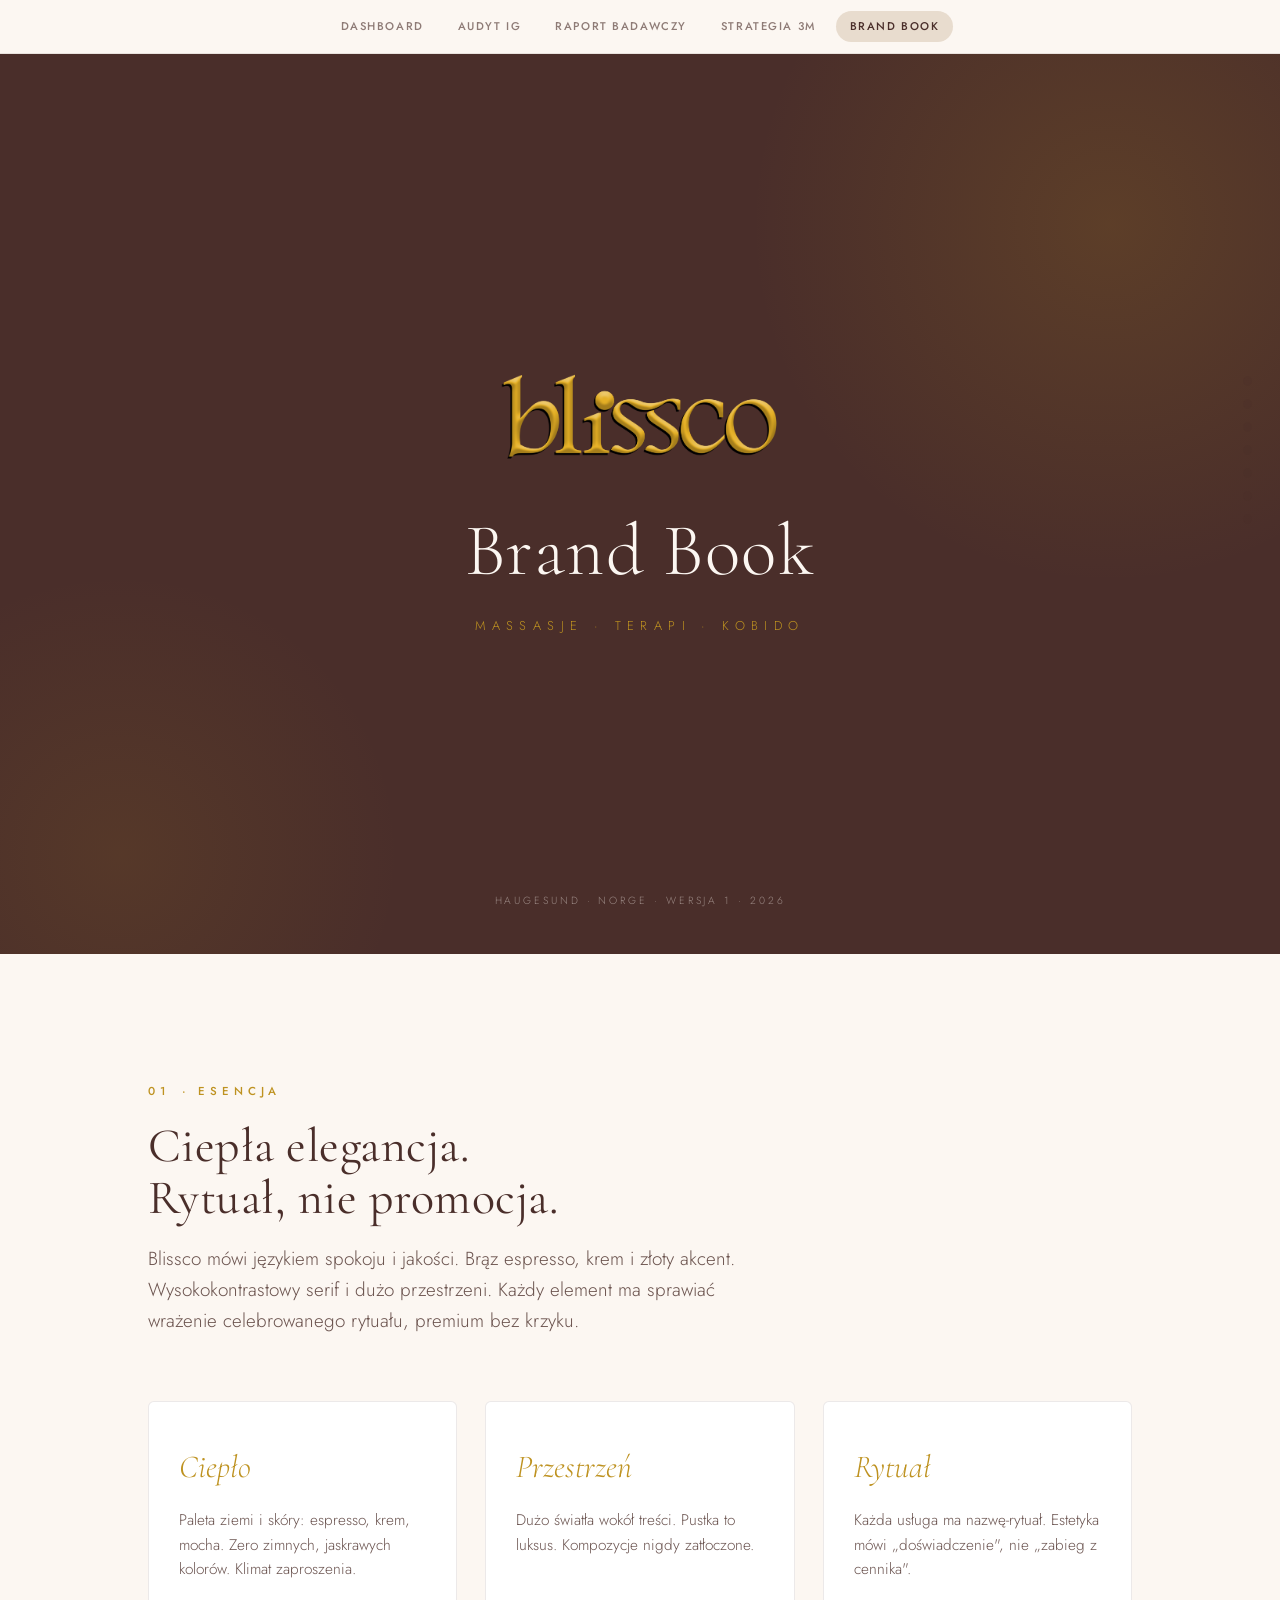
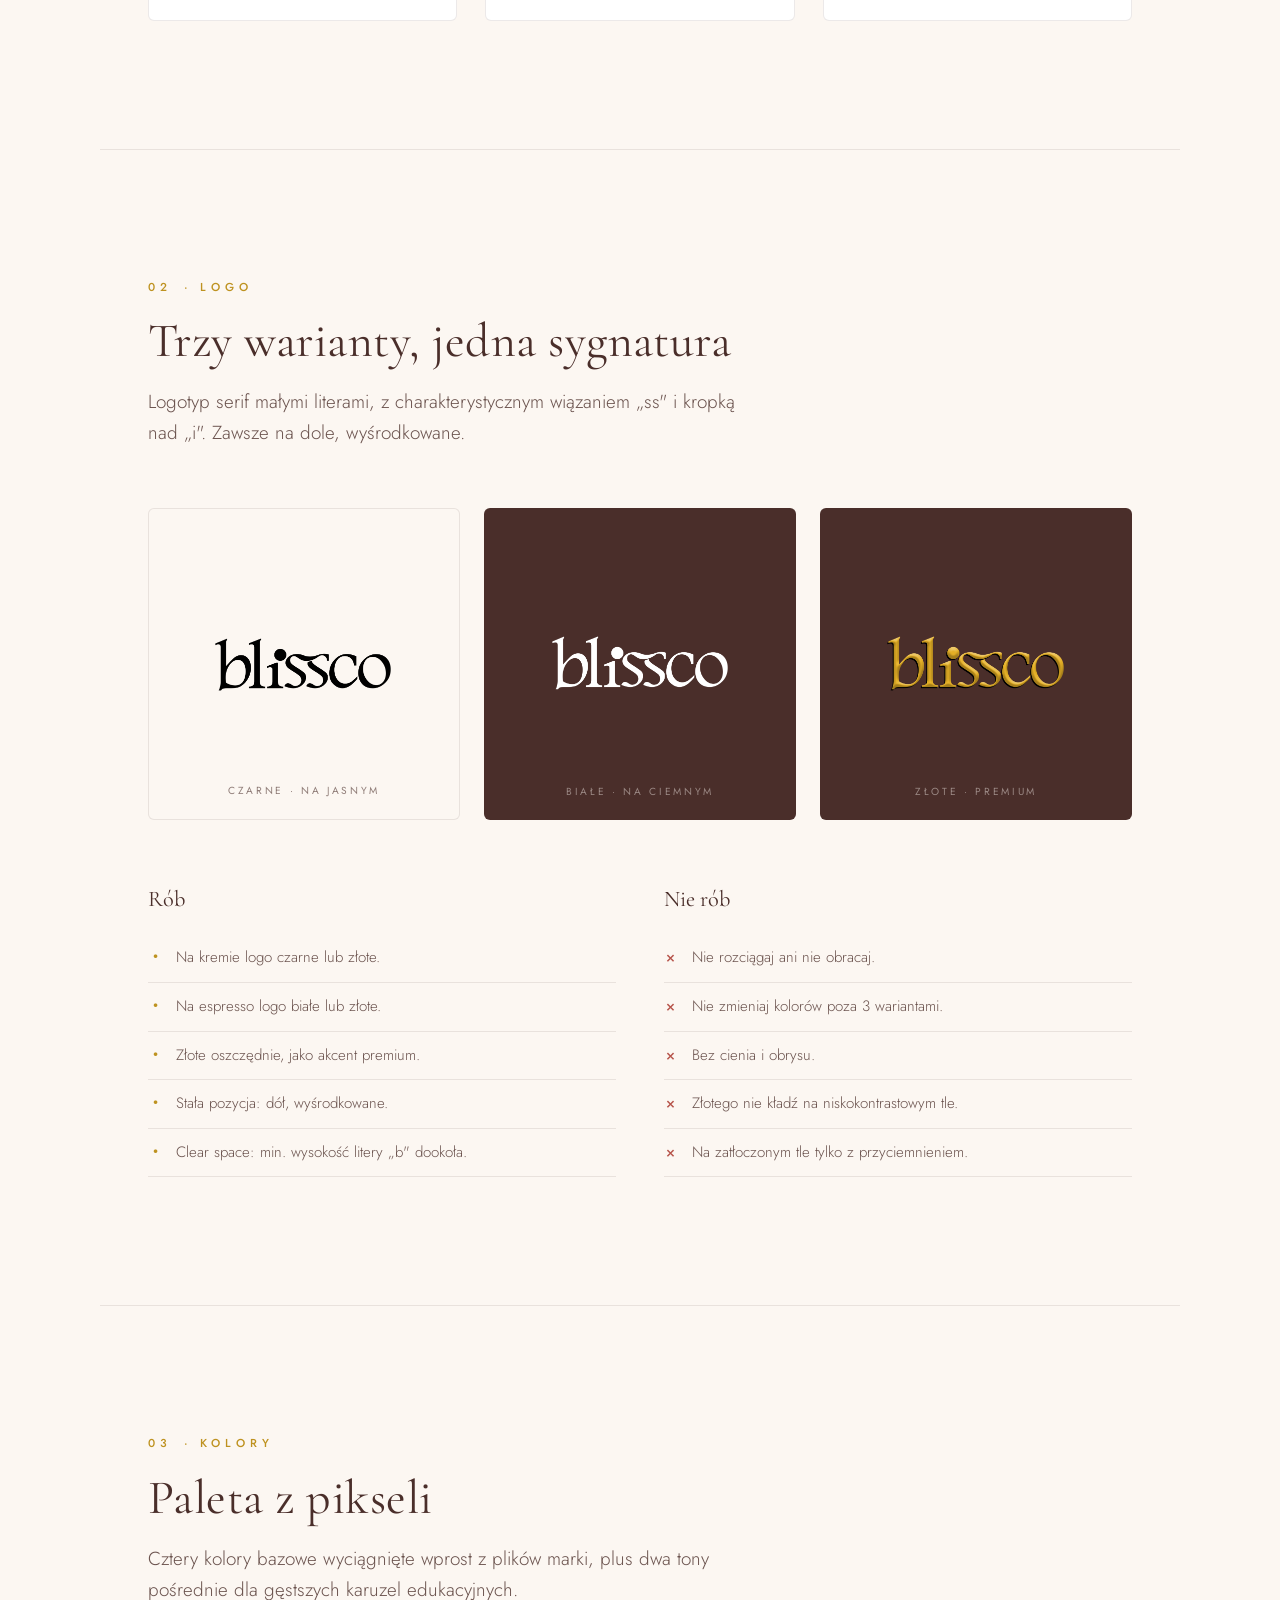
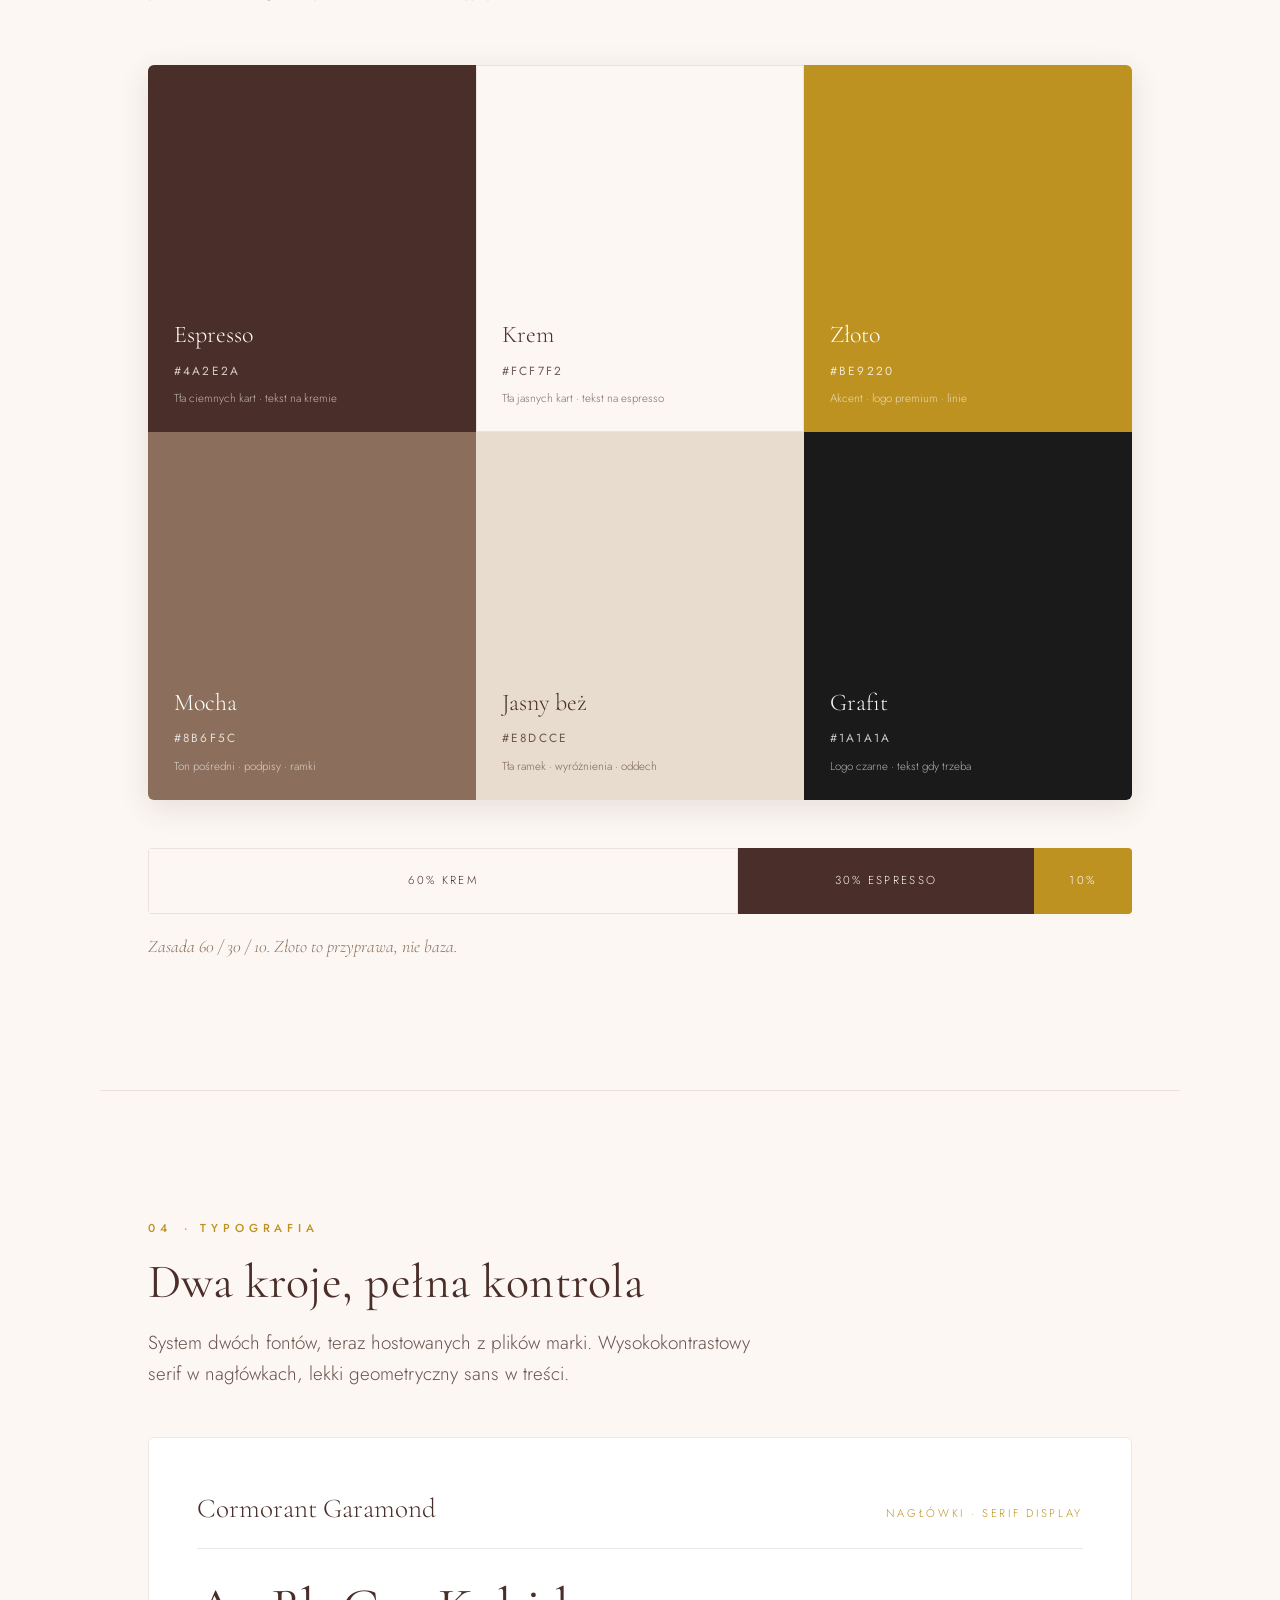
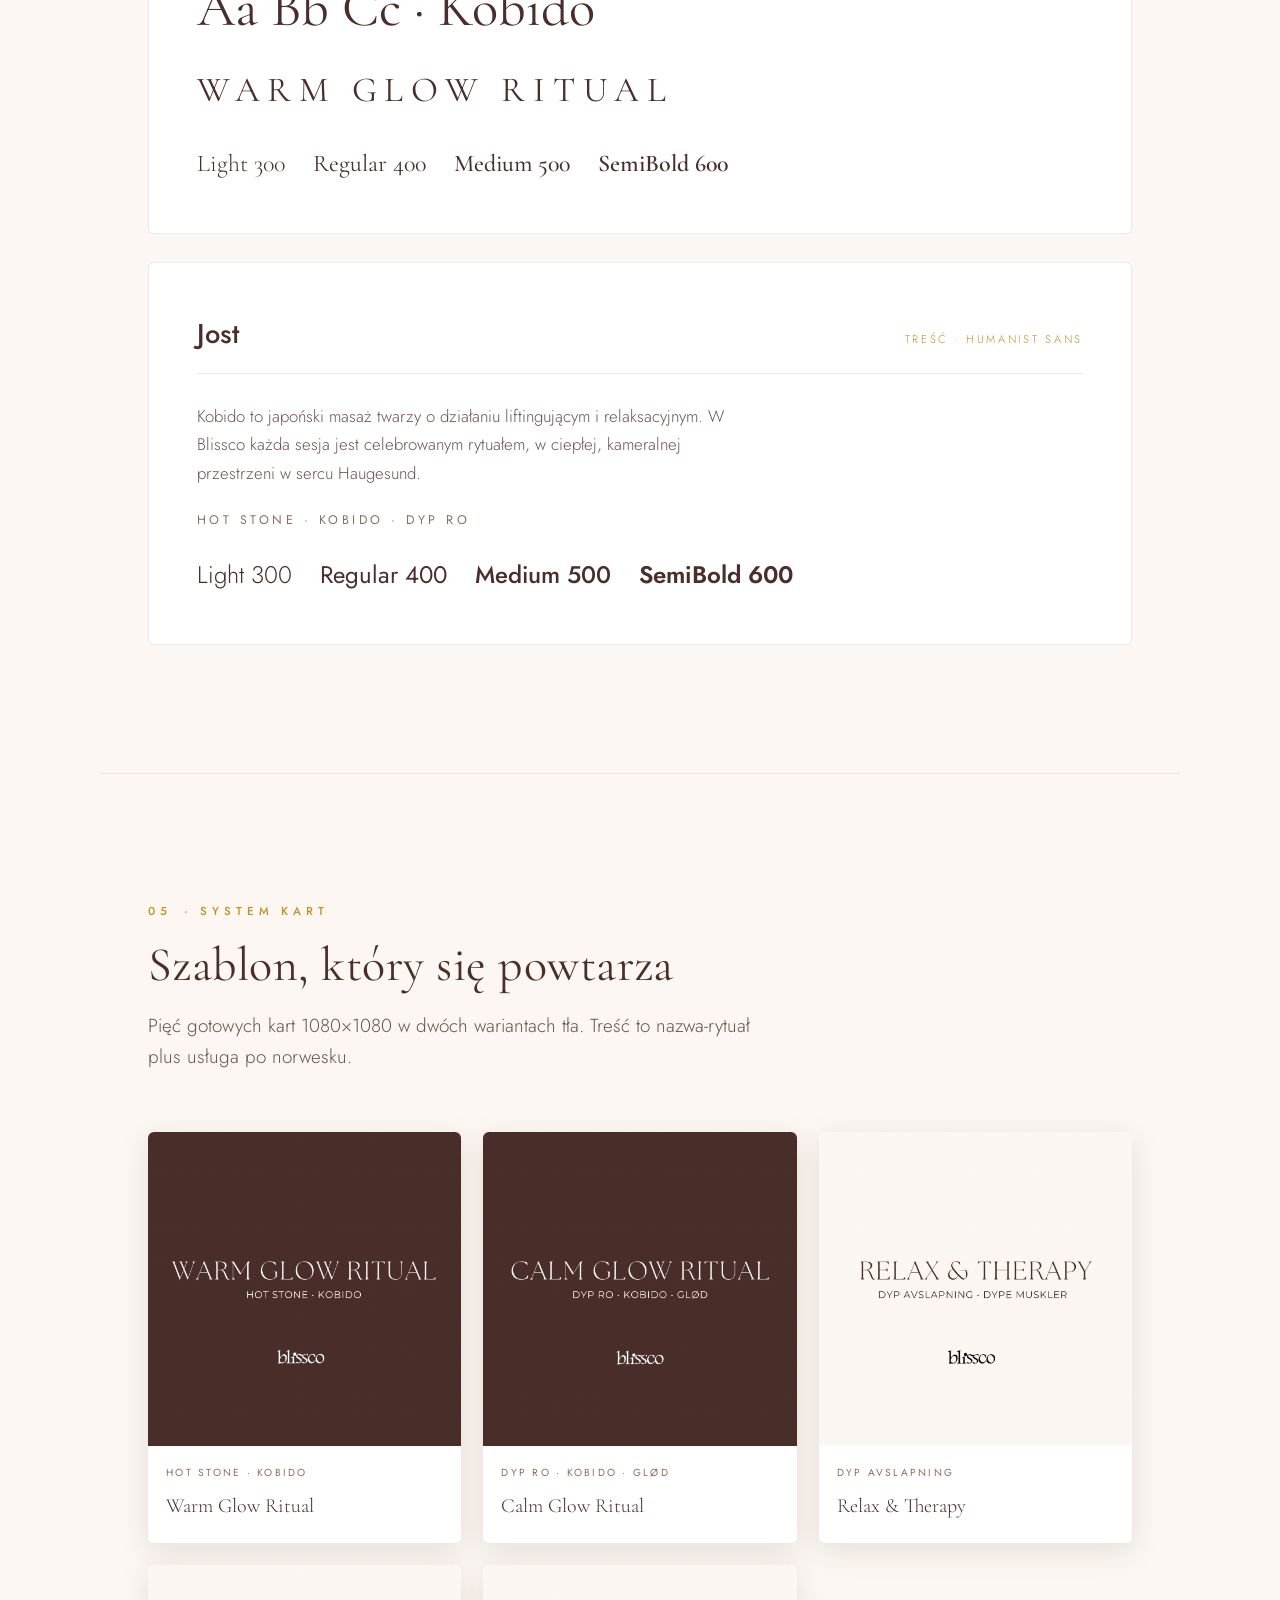
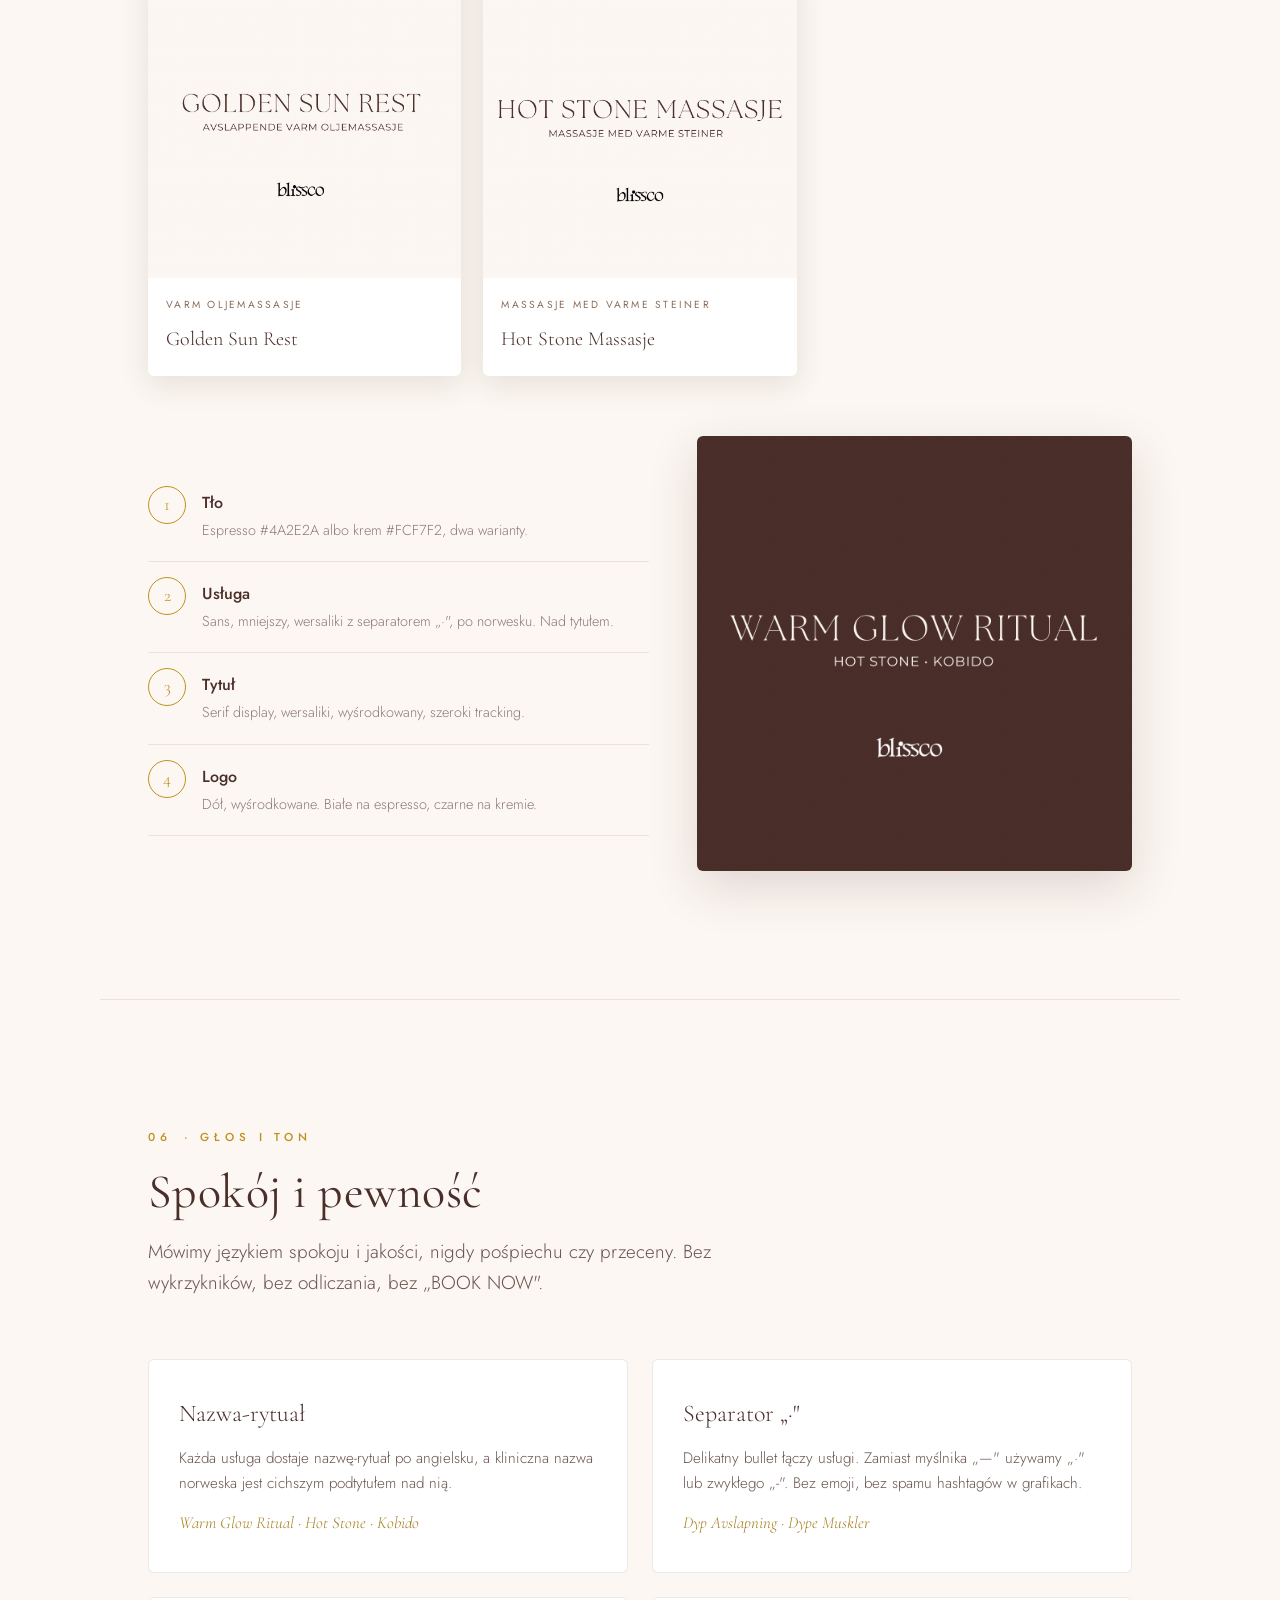
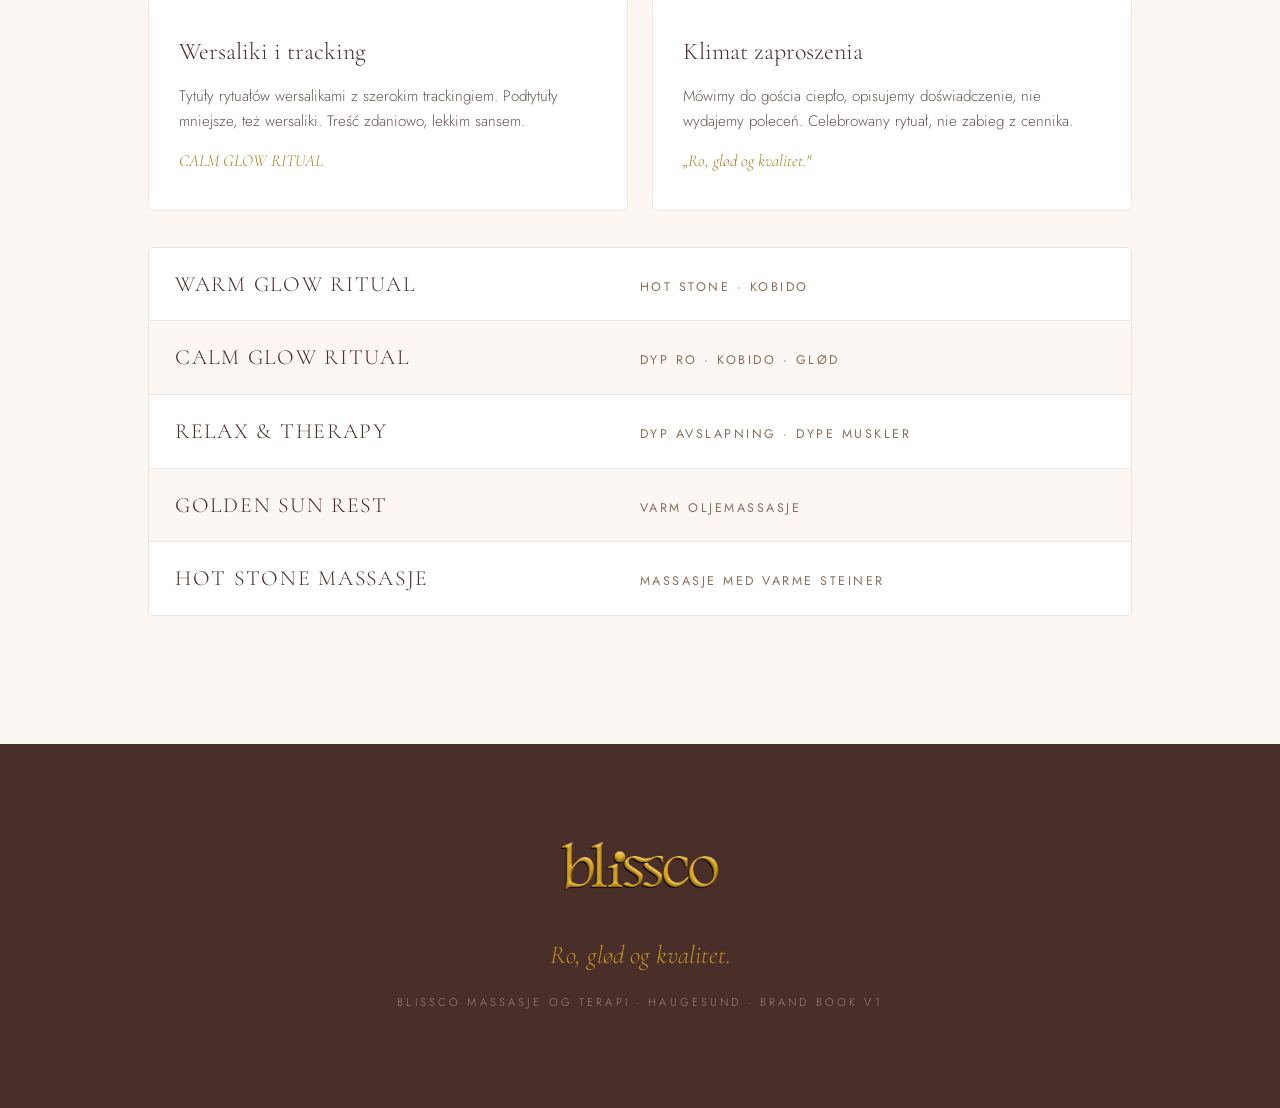
==== BRAND_BOOK.html @ d80f861a "Dodanie Brand Book do pakietu + wspolne menu (5 stron) Co-Authored-By: Claude Opus 4.8 <noreply@anth" ====
<!DOCTYPE html>
<html lang="pl">
<head>
<meta charset="UTF-8">
<meta name="viewport" content="width=device-width, initial-scale=1.0">
<meta name="robots" content="noindex, nofollow">
<title>Blissco · Brand Book</title>
<link rel="stylesheet" href="colors_and_type.css">
<style>
  * { margin: 0; padding: 0; box-sizing: border-box; }
  html { scroll-behavior: smooth; }
  body { background: var(--krem); color: var(--espresso); }

  .section { max-width: 1080px; margin: 0 auto; padding: var(--sp-10) var(--sp-7); border-bottom: 1px solid var(--line); }
  .section:last-of-type { border-bottom: none; }

  .eyebrow { font-family: var(--sans); font-weight: 500; font-size: .72rem; letter-spacing: .42em; text-transform: uppercase; color: var(--zloto); display: flex; align-items: center; gap: 12px; }
  .eyebrow .n { color: var(--zloto); }
  h2.title { font-family: var(--serif); font-weight: 400; font-size: 3rem; line-height: 1.1; letter-spacing: .01em; margin: 18px 0; }
  .lead { font-family: var(--sans); font-weight: 300; font-size: 1.18rem; line-height: 1.65; max-width: 620px; color: var(--fg2); }

  /* COVER */
  .cover { background: var(--espresso); color: var(--krem); min-height: 100vh; display: flex; flex-direction: column; align-items: center; justify-content: center; text-align: center; padding: 60px 40px; position: relative; overflow: hidden; }
  .cover::before { content: ""; position: absolute; width: 820px; height: 820px; border-radius: 50%; background: radial-gradient(circle, rgba(190,146,32,.16), transparent 62%); top: -240px; right: -240px; }
  .cover::after { content: ""; position: absolute; width: 640px; height: 640px; border-radius: 50%; background: radial-gradient(circle, rgba(190,146,32,.10), transparent 62%); bottom: -220px; left: -200px; }
  .cover img { width: 280px; margin-bottom: 50px; position: relative; z-index: 1; }
  .cover h1 { font-family: var(--serif); font-size: 4.6rem; font-weight: 300; letter-spacing: .02em; line-height: 1; position: relative; z-index: 1; }
  .cover .sub { font-family: var(--sans); font-weight: 300; letter-spacing: .5em; text-transform: uppercase; font-size: .8rem; margin-top: 28px; color: var(--zloto); position: relative; z-index: 1; }
  .cover .meta { position: absolute; bottom: 44px; font-family: var(--sans); font-weight: 300; letter-spacing: .28em; text-transform: uppercase; font-size: .65rem; color: var(--fg-on-dark-3); z-index: 1; }

  /* PILLARS */
  .pillars { display: grid; grid-template-columns: repeat(3, 1fr); gap: 28px; margin-top: 64px; }
  .pillar { padding: 38px 30px; border: 1px solid var(--line); border-radius: var(--r-md); background: #fff; }
  .pillar .k { font-family: var(--serif); font-style: italic; font-size: 2rem; color: var(--zloto); display: block; margin-bottom: 14px; }
  .pillar p { font-family: var(--sans); font-weight: 300; font-size: .96rem; color: var(--fg2); line-height: 1.6; }

  /* LOGO */
  .logo-grid { display: grid; grid-template-columns: repeat(3, 1fr); gap: 24px; margin-top: 60px; }
  .logo-card { border-radius: var(--r-md); aspect-ratio: 1/1; display: flex; align-items: center; justify-content: center; position: relative; }
  .logo-card img { width: 58%; }
  .logo-card .tag { position: absolute; bottom: 20px; font-family: var(--sans); font-weight: 400; font-size: .64rem; letter-spacing: .26em; text-transform: uppercase; }
  .bg-esp { background: var(--espresso); } .bg-esp .tag { color: var(--fg-on-dark-3); }
  .bg-krem { background: var(--krem); border: 1px solid var(--line); } .bg-krem .tag { color: var(--fg3); }

  .rules { display: grid; grid-template-columns: 1fr 1fr; gap: 48px; margin-top: 60px; }
  .rules h4 { font-family: var(--serif); font-size: 1.4rem; font-weight: 400; margin-bottom: 16px; }
  .rules ul { list-style: none; }
  .rules li { font-family: var(--sans); font-weight: 300; font-size: .94rem; padding: 11px 0 11px 28px; position: relative; color: var(--fg2); border-bottom: 1px solid var(--line); }
  .do li::before { content: "·"; position: absolute; left: 4px; color: var(--zloto); font-weight: 600; font-size: 1.4rem; line-height: 1; top: 9px; }
  .dont li::before { content: "×"; position: absolute; left: 2px; color: var(--danger); font-weight: 500; }

  /* PALETTE */
  .swatches { display: grid; grid-template-columns: repeat(3, 1fr); margin-top: 60px; border-radius: var(--r-md); overflow: hidden; box-shadow: var(--shadow-md); }
  .swatch { aspect-ratio: 1/1.12; padding: 26px; display: flex; flex-direction: column; justify-content: flex-end; }
  .swatch .name { font-family: var(--serif); font-size: 1.5rem; margin-bottom: 5px; }
  .swatch .hex { font-family: var(--sans); font-weight: 400; font-size: .74rem; letter-spacing: .18em; text-transform: uppercase; opacity: .78; }
  .swatch .role { font-family: var(--sans); font-weight: 300; font-size: .72rem; margin-top: 9px; opacity: .68; line-height: 1.4; }
  .s-esp { background: var(--espresso); color: var(--krem); }
  .s-krem { background: var(--krem); color: var(--espresso); box-shadow: inset 0 0 0 1px var(--line); }
  .s-zloto { background: var(--zloto); color: #fff; }
  .s-mocha { background: var(--mocha); color: #fff; }
  .s-bez { background: var(--bez); color: var(--espresso); }
  .s-grafit { background: var(--grafit); color: var(--krem); }

  .ratio { display: flex; height: 66px; margin-top: 48px; border-radius: var(--r-sm); overflow: hidden; font-family: var(--sans); font-size: .72rem; letter-spacing: .2em; text-transform: uppercase; }
  .ratio div { display: flex; align-items: center; justify-content: center; }
  .r-krem { background: var(--krem); color: var(--espresso); flex: 60; box-shadow: inset 0 0 0 1px var(--line); }
  .r-esp { background: var(--espresso); color: var(--krem); flex: 30; }
  .r-zloto { background: var(--zloto); color: #fff; flex: 10; }
  .ratio-note { margin-top: 18px; font-family: var(--serif); font-style: italic; font-size: 1.1rem; color: var(--mocha); }

  /* TYPE */
  .type-spec { margin-top: 48px; padding: 48px; background: #fff; border: 1px solid var(--line); border-radius: var(--r-md); }
  .type-spec + .type-spec { margin-top: 28px; }
  .type-head { display: flex; justify-content: space-between; align-items: baseline; border-bottom: 1px solid var(--line); padding-bottom: 16px; margin-bottom: 28px; }
  .type-head .fn { font-family: var(--serif); font-size: 1.7rem; }
  .type-head .fn.sans { font-family: var(--sans); font-weight: 500; }
  .type-head .role { font-family: var(--sans); font-size: .7rem; letter-spacing: .24em; text-transform: uppercase; color: var(--zloto); }
  .glyphs { font-family: var(--serif); font-size: 3.4rem; line-height: 1.15; font-weight: 400; }
  .disp { font-family: var(--serif); font-size: 2.2rem; letter-spacing: .22em; text-transform: uppercase; font-weight: 400; margin: 20px 0; }
  .body-sample { font-family: var(--sans); font-weight: 300; font-size: 1.05rem; max-width: 560px; color: var(--fg2); line-height: 1.7; }
  .caption-sample { font-family: var(--sans); font-weight: 400; letter-spacing: .28em; text-transform: uppercase; font-size: .78rem; color: var(--mocha); margin-top: 22px; }
  .weights { display: flex; flex-wrap: wrap; gap: 28px; margin-top: 24px; }
  .weights span { font-size: 1.5rem; }
  .w300 { font-weight: 300; } .w400 { font-weight: 400; } .w500 { font-weight: 500; } .w600 { font-weight: 600; }

  /* CARDS */
  .cards-grid { display: grid; grid-template-columns: repeat(3, 1fr); gap: 22px; margin-top: 60px; }
  .card-item { border-radius: var(--r-md); overflow: hidden; box-shadow: var(--shadow-md); background: #fff; }
  .card-item img { width: 100%; display: block; aspect-ratio: 1/1; object-fit: cover; }
  .card-item .cap { padding: 18px 18px 20px; }
  .card-item .cap .d { font-family: var(--sans); font-weight: 400; font-size: .64rem; letter-spacing: .22em; text-transform: uppercase; color: var(--mocha); }
  .card-item .cap .t { font-family: var(--serif); font-size: 1.25rem; margin-top: 8px; }

  .anatomy { margin-top: 60px; display: grid; grid-template-columns: 1.15fr 1fr; gap: 48px; align-items: center; }
  .anatomy ol { list-style: none; counter-reset: a; }
  .anatomy li { counter-increment: a; padding: 18px 0 18px 54px; position: relative; border-bottom: 1px solid var(--line); }
  .anatomy li::before { content: counter(a); position: absolute; left: 0; top: 15px; width: 36px; height: 36px; border-radius: 50%; border: 1px solid var(--zloto); color: var(--zloto); font-family: var(--serif); font-size: 1.1rem; display: flex; align-items: center; justify-content: center; }
  .anatomy li b { font-family: var(--sans); font-weight: 500; display: block; font-size: 1rem; }
  .anatomy li span { font-family: var(--sans); font-weight: 300; font-size: .9rem; color: var(--fg3); }
  .anatomy > img { width: 100%; border-radius: var(--r-md); box-shadow: var(--shadow-lg); }

  /* VOICE */
  .voice-grid { display: grid; grid-template-columns: 1fr 1fr; gap: 24px; margin-top: 60px; }
  .voice-card { padding: 34px 30px; background: #fff; border: 1px solid var(--line); border-radius: var(--r-md); }
  .voice-card .h { font-family: var(--serif); font-size: 1.5rem; margin-bottom: 12px; }
  .voice-card p { font-family: var(--sans); font-weight: 300; font-size: .95rem; color: var(--fg2); line-height: 1.6; }
  .voice-card .ex { font-family: var(--serif); font-style: italic; color: var(--zloto-ciemne); font-size: 1.05rem; margin-top: 14px; display: block; }
  .naming { margin-top: 36px; display: grid; gap: 0; border: 1px solid var(--line); border-radius: var(--r-md); overflow: hidden; }
  .naming .row { display: grid; grid-template-columns: 1fr 1fr; padding: 18px 26px; border-bottom: 1px solid var(--line); align-items: baseline; }
  .naming .row:last-child { border-bottom: none; }
  .naming .row:nth-child(odd) { background: #fff; }
  .naming .rit { font-family: var(--serif); font-size: 1.35rem; text-transform: uppercase; letter-spacing: .08em; }
  .naming .svc { font-family: var(--sans); font-weight: 400; font-size: .78rem; letter-spacing: .2em; text-transform: uppercase; color: var(--mocha); }

  /* FOOTER */
  footer { background: var(--espresso); color: var(--krem); text-align: center; padding: 96px 40px; }
  footer img { width: 160px; margin-bottom: 32px; }
  footer .f-line { font-family: var(--serif); font-style: italic; font-size: 1.6rem; color: var(--zloto); margin-bottom: 16px; }
  footer .f-meta { font-family: var(--sans); font-weight: 300; font-size: .7rem; letter-spacing: .28em; text-transform: uppercase; color: var(--fg-on-dark-3); }

  /* nav dots */
  .toc { position: fixed; top: 50%; right: 28px; transform: translateY(-50%); display: flex; flex-direction: column; gap: 14px; z-index: 50; }
  .toc a { width: 9px; height: 9px; border-radius: 50%; background: rgba(74,46,42,.22); transition: var(--dur) var(--ease); display: block; }
  .toc a:hover { background: var(--zloto); transform: scale(1.4); }

  @media (max-width: 820px) {
    .section { padding: 72px 26px; }
    .pillars, .logo-grid, .cards-grid, .rules, .anatomy, .voice-grid, .naming .row { grid-template-columns: 1fr; }
    .cover h1 { font-size: 3rem; }
    h2.title { font-size: 2.1rem; }
    .swatches { grid-template-columns: repeat(2, 1fr); }
    .toc { display: none; }
  }
.topnav{position:sticky;top:0;z-index:200;display:flex;justify-content:center;gap:6px;flex-wrap:wrap;background:var(--krem);border-bottom:1px solid var(--line);padding:11px 14px}
.topnav a{font-family:var(--sans);font-weight:500;font-size:.7rem;letter-spacing:.14em;text-transform:uppercase;color:var(--fg3);text-decoration:none;padding:6px 14px;border-radius:999px;transition:background .2s,color .2s}
.topnav a:hover{color:var(--espresso);background:rgba(232,220,206,.5)}
.topnav a.active{color:var(--espresso);background:var(--bez)}
</style>
</head>
<body>
<nav class="topnav">
<a href="DASHBOARD_BLISSCO.html">Dashboard</a>
<a href="AUDYT_INSTAGRAM.html">Audyt IG</a>
<a href="RAPORT_BADAWCZY.html">Raport badawczy</a>
<a href="STRATEGIA_3M.html">Strategia 3M</a>
<a href="BRAND_BOOK.html" class="active">Brand book</a>
</nav>

<nav class="toc">
  <a href="#cover" title="Start"></a>
  <a href="#charakter" title="Charakter"></a>
  <a href="#logo" title="Logo"></a>
  <a href="#kolory" title="Kolory"></a>
  <a href="#typografia" title="Typografia"></a>
  <a href="#karty" title="Karty"></a>
  <a href="#glos" title="Głos i ton"></a>
</nav>

<!-- COVER -->
<header class="cover" id="cover" data-screen-label="Okładka">
  <img src="assets/logo/blissco-logo-zlote.png" alt="Blissco">
  <h1>Brand Book</h1>
  <div class="sub">Massasje · Terapi · Kobido</div>
  <div class="meta">Haugesund · Norge · Wersja 1 · 2026</div>
</header>

<!-- CHARAKTER -->
<section class="section" id="charakter" data-screen-label="Esencja">
  <div class="eyebrow"><span class="n">01</span> · Esencja</div>
  <h2 class="title">Ciepła elegancja.<br>Rytuał, nie promocja.</h2>
  <p class="lead">Blissco mówi językiem spokoju i jakości. Brąz espresso, krem i złoty akcent. Wysokokontrastowy serif i dużo przestrzeni. Każdy element ma sprawiać wrażenie celebrowanego rytuału, premium bez krzyku.</p>

  <div class="pillars">
    <div class="pillar"><span class="k">Ciepło</span><p>Paleta ziemi i skóry: espresso, krem, mocha. Zero zimnych, jaskrawych kolorów. Klimat zaproszenia.</p></div>
    <div class="pillar"><span class="k">Przestrzeń</span><p>Dużo światła wokół treści. Pustka to luksus. Kompozycje nigdy zatłoczone.</p></div>
    <div class="pillar"><span class="k">Rytuał</span><p>Każda usługa ma nazwę-rytuał. Estetyka mówi „doświadczenie", nie „zabieg z cennika".</p></div>
  </div>
</section>

<!-- LOGO -->
<section class="section" id="logo" data-screen-label="Logo">
  <div class="eyebrow"><span class="n">02</span> · Logo</div>
  <h2 class="title">Trzy warianty, jedna sygnatura</h2>
  <p class="lead">Logotyp serif małymi literami, z charakterystycznym wiązaniem „ss" i kropką nad „i". Zawsze na dole, wyśrodkowane.</p>

  <div class="logo-grid">
    <div class="logo-card bg-krem"><img src="assets/logo/blissco-logo-czarne.png" alt="Logo czarne"><span class="tag">Czarne · na jasnym</span></div>
    <div class="logo-card bg-esp"><img src="assets/logo/blissco-logo-biale.png" alt="Logo białe"><span class="tag">Białe · na ciemnym</span></div>
    <div class="logo-card bg-esp"><img src="assets/logo/blissco-logo-zlote.png" alt="Logo złote"><span class="tag">Złote · premium</span></div>
  </div>

  <div class="rules">
    <div class="do">
      <h4>Rób</h4>
      <ul>
        <li>Na kremie logo czarne lub złote.</li>
        <li>Na espresso logo białe lub złote.</li>
        <li>Złote oszczędnie, jako akcent premium.</li>
        <li>Stała pozycja: dół, wyśrodkowane.</li>
        <li>Clear space: min. wysokość litery „b" dookoła.</li>
      </ul>
    </div>
    <div class="dont">
      <h4>Nie rób</h4>
      <ul>
        <li>Nie rozciągaj ani nie obracaj.</li>
        <li>Nie zmieniaj kolorów poza 3 wariantami.</li>
        <li>Bez cienia i obrysu.</li>
        <li>Złotego nie kładź na niskokontrastowym tle.</li>
        <li>Na zatłoczonym tle tylko z przyciemnieniem.</li>
      </ul>
    </div>
  </div>
</section>

<!-- KOLORY -->
<section class="section" id="kolory" data-screen-label="Kolory">
  <div class="eyebrow"><span class="n">03</span> · Kolory</div>
  <h2 class="title">Paleta z pikseli</h2>
  <p class="lead">Cztery kolory bazowe wyciągnięte wprost z plików marki, plus dwa tony pośrednie dla gęstszych karuzel edukacyjnych.</p>

  <div class="swatches">
    <div class="swatch s-esp"><div class="name">Espresso</div><div class="hex">#4A2E2A</div><div class="role">Tła ciemnych kart · tekst na kremie</div></div>
    <div class="swatch s-krem"><div class="name">Krem</div><div class="hex">#FCF7F2</div><div class="role">Tła jasnych kart · tekst na espresso</div></div>
    <div class="swatch s-zloto"><div class="name">Złoto</div><div class="hex">#BE9220</div><div class="role">Akcent · logo premium · linie</div></div>
    <div class="swatch s-mocha"><div class="name">Mocha</div><div class="hex">#8B6F5C</div><div class="role">Ton pośredni · podpisy · ramki</div></div>
    <div class="swatch s-bez"><div class="name">Jasny beż</div><div class="hex">#E8DCCE</div><div class="role">Tła ramek · wyróżnienia · oddech</div></div>
    <div class="swatch s-grafit"><div class="name">Grafit</div><div class="hex">#1A1A1A</div><div class="role">Logo czarne · tekst gdy trzeba</div></div>
  </div>

  <div class="ratio">
    <div class="r-krem">60% Krem</div>
    <div class="r-esp">30% Espresso</div>
    <div class="r-zloto">10%</div>
  </div>
  <p class="ratio-note">Zasada 60 / 30 / 10. Złoto to przyprawa, nie baza.</p>
</section>

<!-- TYPOGRAFIA -->
<section class="section" id="typografia" data-screen-label="Typografia">
  <div class="eyebrow"><span class="n">04</span> · Typografia</div>
  <h2 class="title">Dwa kroje, pełna kontrola</h2>
  <p class="lead">System dwóch fontów, teraz hostowanych z plików marki. Wysokokontrastowy serif w nagłówkach, lekki geometryczny sans w treści.</p>

  <div class="type-spec">
    <div class="type-head"><span class="fn">Cormorant Garamond</span><span class="role">Nagłówki · serif display</span></div>
    <div class="glyphs">Aa Bb Cc · Kobido</div>
    <div class="disp">Warm Glow Ritual</div>
    <div class="weights" style="font-family:var(--serif);">
      <span class="w300">Light 300</span><span class="w400">Regular 400</span><span class="w500">Medium 500</span><span class="w600">SemiBold 600</span>
    </div>
  </div>

  <div class="type-spec">
    <div class="type-head"><span class="fn sans">Jost</span><span class="role">Treść · humanist sans</span></div>
    <p class="body-sample">Kobido to japoński masaż twarzy o działaniu liftingującym i relaksacyjnym. W Blissco każda sesja jest celebrowanym rytuałem, w ciepłej, kameralnej przestrzeni w sercu Haugesund.</p>
    <div class="caption-sample">Hot Stone · Kobido · Dyp Ro</div>
    <div class="weights" style="font-family:var(--sans);">
      <span class="w300">Light 300</span><span class="w400">Regular 400</span><span class="w500">Medium 500</span><span class="w600">SemiBold 600</span>
    </div>
  </div>
</section>

<!-- KARTY -->
<section class="section" id="karty" data-screen-label="System kart">
  <div class="eyebrow"><span class="n">05</span> · System kart</div>
  <h2 class="title">Szablon, który się powtarza</h2>
  <p class="lead">Pięć gotowych kart 1080×1080 w dwóch wariantach tła. Treść to nazwa-rytuał plus usługa po norwesku.</p>

  <div class="cards-grid">
    <div class="card-item"><img src="assets/szablony-kart/karta-warm-glow-ritual.png" alt="Warm Glow Ritual"><div class="cap"><div class="d">Hot Stone · Kobido</div><div class="t">Warm Glow Ritual</div></div></div>
    <div class="card-item"><img src="assets/szablony-kart/karta-calm-glow-ritual.png" alt="Calm Glow Ritual"><div class="cap"><div class="d">Dyp Ro · Kobido · Glød</div><div class="t">Calm Glow Ritual</div></div></div>
    <div class="card-item"><img src="assets/szablony-kart/karta-relax-therapy.png" alt="Relax & Therapy"><div class="cap"><div class="d">Dyp Avslapning</div><div class="t">Relax &amp; Therapy</div></div></div>
    <div class="card-item"><img src="assets/szablony-kart/karta-golden-sun-rest.png" alt="Golden Sun Rest"><div class="cap"><div class="d">Varm Oljemassasje</div><div class="t">Golden Sun Rest</div></div></div>
    <div class="card-item"><img src="assets/szablony-kart/karta-hot-stone-massasje.png" alt="Hot Stone Massasje"><div class="cap"><div class="d">Massasje med varme steiner</div><div class="t">Hot Stone Massasje</div></div></div>
  </div>

  <div class="anatomy">
    <ol>
      <li><b>Tło</b><span>Espresso #4A2E2A albo krem #FCF7F2, dwa warianty.</span></li>
      <li><b>Usługa</b><span>Sans, mniejszy, wersaliki z separatorem „·", po norwesku. Nad tytułem.</span></li>
      <li><b>Tytuł</b><span>Serif display, wersaliki, wyśrodkowany, szeroki tracking.</span></li>
      <li><b>Logo</b><span>Dół, wyśrodkowane. Białe na espresso, czarne na kremie.</span></li>
    </ol>
    <img src="assets/szablony-kart/karta-warm-glow-ritual.png" alt="Anatomia karty">
  </div>
</section>

<!-- GŁOS I TON -->
<section class="section" id="glos" data-screen-label="Głos i ton">
  <div class="eyebrow"><span class="n">06</span> · Głos i ton</div>
  <h2 class="title">Spokój i pewność</h2>
  <p class="lead">Mówimy językiem spokoju i jakości, nigdy pośpiechu czy przeceny. Bez wykrzykników, bez odliczania, bez „BOOK NOW".</p>

  <div class="voice-grid">
    <div class="voice-card">
      <div class="h">Nazwa-rytuał</div>
      <p>Każda usługa dostaje nazwę-rytuał po angielsku, a kliniczna nazwa norweska jest cichszym podtytułem nad nią.</p>
      <span class="ex">Warm Glow Ritual · Hot Stone · Kobido</span>
    </div>
    <div class="voice-card">
      <div class="h">Separator „·"</div>
      <p>Delikatny bullet łączy usługi. Zamiast myślnika „—" używamy „·" lub zwykłego „-". Bez emoji, bez spamu hashtagów w grafikach.</p>
      <span class="ex">Dyp Avslapning · Dype Muskler</span>
    </div>
    <div class="voice-card">
      <div class="h">Wersaliki i tracking</div>
      <p>Tytuły rytuałów wersalikami z szerokim trackingiem. Podtytuły mniejsze, też wersaliki. Treść zdaniowo, lekkim sansem.</p>
      <span class="ex">CALM GLOW RITUAL</span>
    </div>
    <div class="voice-card">
      <div class="h">Klimat zaproszenia</div>
      <p>Mówimy do gościa ciepło, opisujemy doświadczenie, nie wydajemy poleceń. Celebrowany rytuał, nie zabieg z cennika.</p>
      <span class="ex">„Ro, glød og kvalitet."</span>
    </div>
  </div>

  <div class="naming">
    <div class="row"><div class="rit">Warm Glow Ritual</div><div class="svc">Hot Stone · Kobido</div></div>
    <div class="row"><div class="rit">Calm Glow Ritual</div><div class="svc">Dyp Ro · Kobido · Glød</div></div>
    <div class="row"><div class="rit">Relax &amp; Therapy</div><div class="svc">Dyp Avslapning · Dype Muskler</div></div>
    <div class="row"><div class="rit">Golden Sun Rest</div><div class="svc">Varm Oljemassasje</div></div>
    <div class="row"><div class="rit">Hot Stone Massasje</div><div class="svc">Massasje med varme steiner</div></div>
  </div>
</section>

<footer data-screen-label="Stopka">
  <img src="assets/logo/blissco-logo-zlote.png" alt="Blissco">
  <div class="f-line">Ro, glød og kvalitet.</div>
  <div class="f-meta">Blissco Massasje og Terapi · Haugesund · Brand Book v1</div>
</footer>

</body>
</html>
---- colors_and_type.css ----
/* ============================================================
   BLISSCO — Colors & Type foundations
   Massasje · Terapi · Kobido — Haugesund, Norge
   ------------------------------------------------------------
   Fonts: Cormorant Garamond (serif display) + Jost (sans body).
   Self-hosted from the client's own variable .ttf files in /fonts.
   ============================================================ */

@font-face {
  font-family: 'Cormorant Garamond';
  src: url('fonts/CormorantGaramond-VariableFont_wght.ttf') format('truetype');
  font-weight: 300 700;
  font-style: normal;
  font-display: swap;
}
@font-face {
  font-family: 'Cormorant Garamond';
  src: url('fonts/CormorantGaramond-Italic-VariableFont_wght.ttf') format('truetype');
  font-weight: 300 700;
  font-style: italic;
  font-display: swap;
}
@font-face {
  font-family: 'Jost';
  src: url('fonts/Jost-VariableFont_wght.ttf') format('truetype');
  font-weight: 300 700;
  font-style: normal;
  font-display: swap;
}
@font-face {
  font-family: 'Jost';
  src: url('fonts/Jost-Italic-VariableFont_wght.ttf') format('truetype');
  font-weight: 300 700;
  font-style: italic;
  font-display: swap;
}

:root {
  /* ---------- BRAND PALETTE (pulled from brand pixels) ---------- */
  --espresso:        #4A2E2A;  /* primary dark — card bgs, text on cream      */
  --espresso-deep:   #3B231F;  /* deeper shade for layering / hovers          */
  --krem:            #FCF7F2;  /* primary light — card bgs, text on espresso  */
  --zloto:           #BE9220;  /* gold accent — the "10%" spice               */
  --zloto-jasne:     #CC9D22;  /* light gold — hover / highlight              */
  --zloto-ciemne:    #A57E1B;  /* dark gold — pressed / borders               */
  --mocha:           #8B6F5C;  /* mid tone — captions, frames, muted text     */
  --bez:             #E8DCCE;  /* light beige — frame fills, breathing room   */
  --grafit:          #1A1A1A;  /* graphite — black logo, hard text            */

  /* ---------- SEMANTIC: SURFACES ---------- */
  --bg:              var(--krem);        /* default page surface              */
  --bg-alt:          var(--bez);         /* secondary surface / fills         */
  --bg-inverse:      var(--espresso);    /* dark sections / dark cards        */
  --surface-card:    #FFFFFF;            /* raised card on cream              */
  --line:            rgba(74,46,42,.10); /* hairline dividers on light        */
  --line-strong:     rgba(74,46,42,.22); /* stronger dividers                 */
  --line-inverse:    rgba(252,247,242,.16);

  /* ---------- SEMANTIC: TEXT ---------- */
  --fg1:             var(--espresso);          /* primary text on light       */
  --fg2:             rgba(74,46,42,.82);        /* body text                   */
  --fg3:             rgba(74,46,42,.62);        /* muted / secondary           */
  --fg-accent:       var(--zloto);              /* accent / eyebrow            */
  --fg-on-dark:      var(--krem);               /* primary text on espresso    */
  --fg-on-dark-2:    rgba(252,247,242,.72);     /* muted on espresso           */
  --fg-on-dark-3:    rgba(252,247,242,.45);     /* faint meta on espresso      */

  /* ---------- SEMANTIC: STATUS (warm-shifted, used sparingly) ---------- */
  --danger:          #B6534A;  /* the only "alert" red — muted brick, never neon */
  --success:         #7C7A3E;  /* warm olive for confirmations                   */

  /* ---------- TYPE FAMILIES ---------- */
  --serif:           'Cormorant Garamond', Georgia, 'Times New Roman', serif;
  --sans:            'Jost', system-ui, -apple-system, 'Segoe UI', sans-serif;

  /* ---------- TYPE SCALE (fluid-ish, rem-based) ---------- */
  --fs-display:      4.6rem;   /* cover / hero serif                          */
  --fs-h1:           2.9rem;
  --fs-h2:           2.2rem;
  --fs-h3:           1.6rem;
  --fs-lead:         1.18rem;  /* intro paragraph                            */
  --fs-body:         1rem;
  --fs-small:        .88rem;
  --fs-caption:      .78rem;   /* uppercase tracked labels                   */
  --fs-eyebrow:      .72rem;

  /* ---------- TRACKING (letter-spacing) ---------- */
  --track-eyebrow:   .42em;    /* the wide brand eyebrow                     */
  --track-caption:   .28em;    /* card subtitles "HOT STONE · KOBIDO"        */
  --track-display:   .22em;    /* uppercase serif card titles                */
  --track-tight:     .01em;

  /* ---------- WEIGHTS ---------- */
  --w-light:   300;
  --w-regular: 400;
  --w-medium:  500;
  --w-semibold:600;

  /* ---------- RADII ---------- */
  --r-sm:  4px;
  --r-md:  6px;
  --r-lg:  10px;
  --r-pill: 999px;

  /* ---------- SHADOWS (warm-tinted, never neutral grey) ---------- */
  --shadow-sm:  0 4px 16px rgba(74,46,42,.08);
  --shadow-md:  0 8px 30px rgba(74,46,42,.12);
  --shadow-lg:  0 16px 50px rgba(74,46,42,.16);
  --shadow-gold:0 8px 30px rgba(190,146,32,.22);

  /* ---------- SPACING (8px base) — scale runs generous; whitespace is luxury ---------- */
  --sp-1: 4px;  --sp-2: 8px;  --sp-3: 12px; --sp-4: 16px;
  --sp-5: 24px; --sp-6: 32px; --sp-7: 48px; --sp-8: 64px;
  --sp-9: 96px; --sp-10: 128px; --sp-11: 160px; --sp-12: 200px;

  /* ---------- MOTION ---------- */
  --ease:        cubic-bezier(.22,.61,.36,1);  /* gentle ease-out             */
  --dur-fast:    .18s;
  --dur:         .28s;
  --dur-slow:    .5s;
}

/* ============================================================
   SEMANTIC ELEMENT STYLES
   Reusable classes that encode the brand's type system.
   ============================================================ */

.bl-eyebrow {
  font-family: var(--sans);
  font-weight: var(--w-medium);
  font-size: var(--fs-eyebrow);
  letter-spacing: var(--track-eyebrow);
  text-transform: uppercase;
  color: var(--fg-accent);
}

.bl-h1 {
  font-family: var(--serif);
  font-weight: var(--w-regular);
  font-size: var(--fs-h1);
  line-height: 1.1;
  letter-spacing: var(--track-tight);
  color: var(--fg1);
}

.bl-h2 {
  font-family: var(--serif);
  font-weight: var(--w-regular);
  font-size: var(--fs-h2);
  line-height: 1.15;
  color: var(--fg1);
}

.bl-h3 {
  font-family: var(--serif);
  font-weight: var(--w-regular);
  font-size: var(--fs-h3);
  line-height: 1.2;
  color: var(--fg1);
}

/* The signature card title: uppercase high-contrast serif, wide-tracked */
.bl-display-title {
  font-family: var(--serif);
  font-weight: var(--w-regular);
  font-size: var(--fs-h2);
  letter-spacing: var(--track-display);
  text-transform: uppercase;
  line-height: 1.1;
  color: var(--fg1);
}

.bl-lead {
  font-family: var(--sans);
  font-weight: var(--w-light);
  font-size: var(--fs-lead);
  line-height: 1.6;
  color: var(--fg2);
}

.bl-body {
  font-family: var(--sans);
  font-weight: var(--w-light);
  font-size: var(--fs-body);
  line-height: 1.7;
  color: var(--fg2);
}

/* Card subtitle / service line: "HOT STONE · KOBIDO" */
.bl-caption {
  font-family: var(--sans);
  font-weight: var(--w-regular);
  font-size: var(--fs-caption);
  letter-spacing: var(--track-caption);
  text-transform: uppercase;
  color: var(--mocha);
}

/* Italic serif quote / signature — "Ro, glød og kvalitet." */
.bl-serif-italic {
  font-family: var(--serif);
  font-style: italic;
  font-weight: var(--w-regular);
  color: var(--zloto);
}

body {
  font-family: var(--sans);
  font-weight: var(--w-light);
  line-height: 1.7;
  color: var(--fg1);
  background: var(--bg);
  -webkit-font-smoothing: antialiased;
}
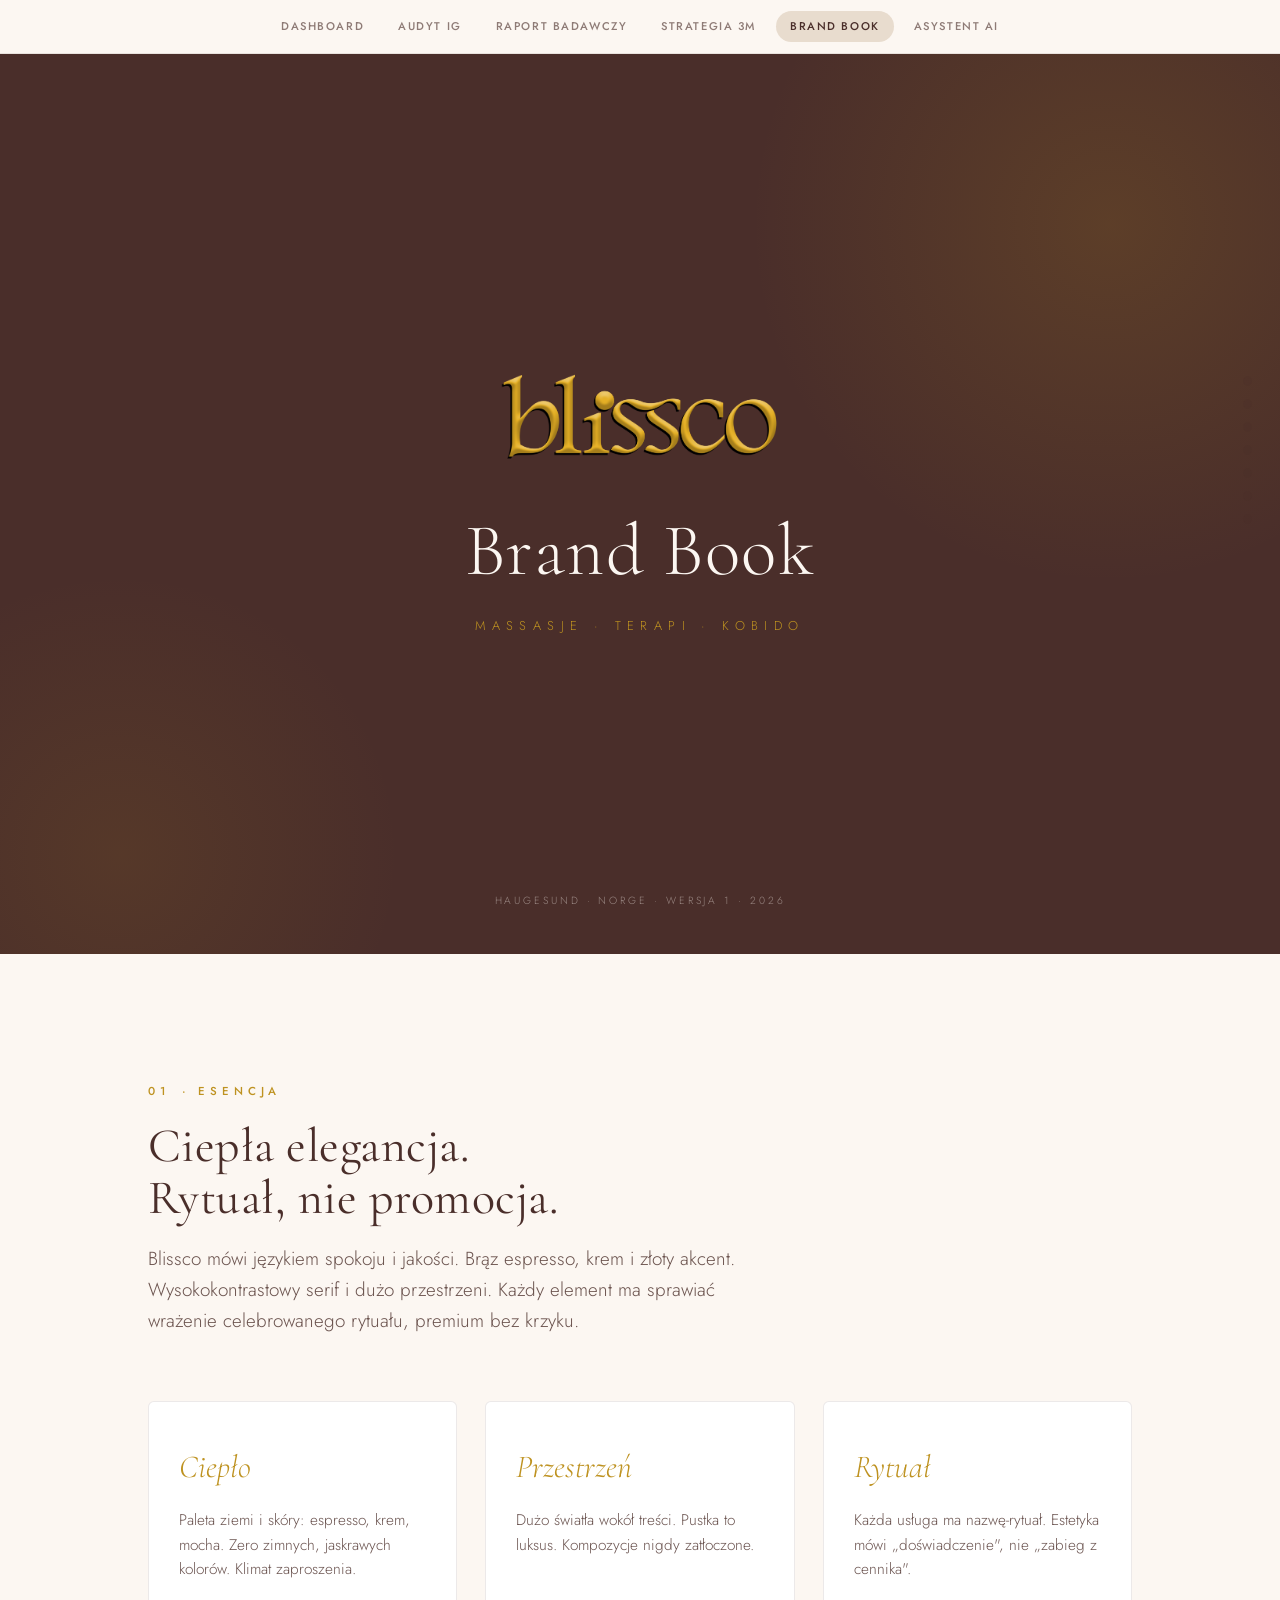
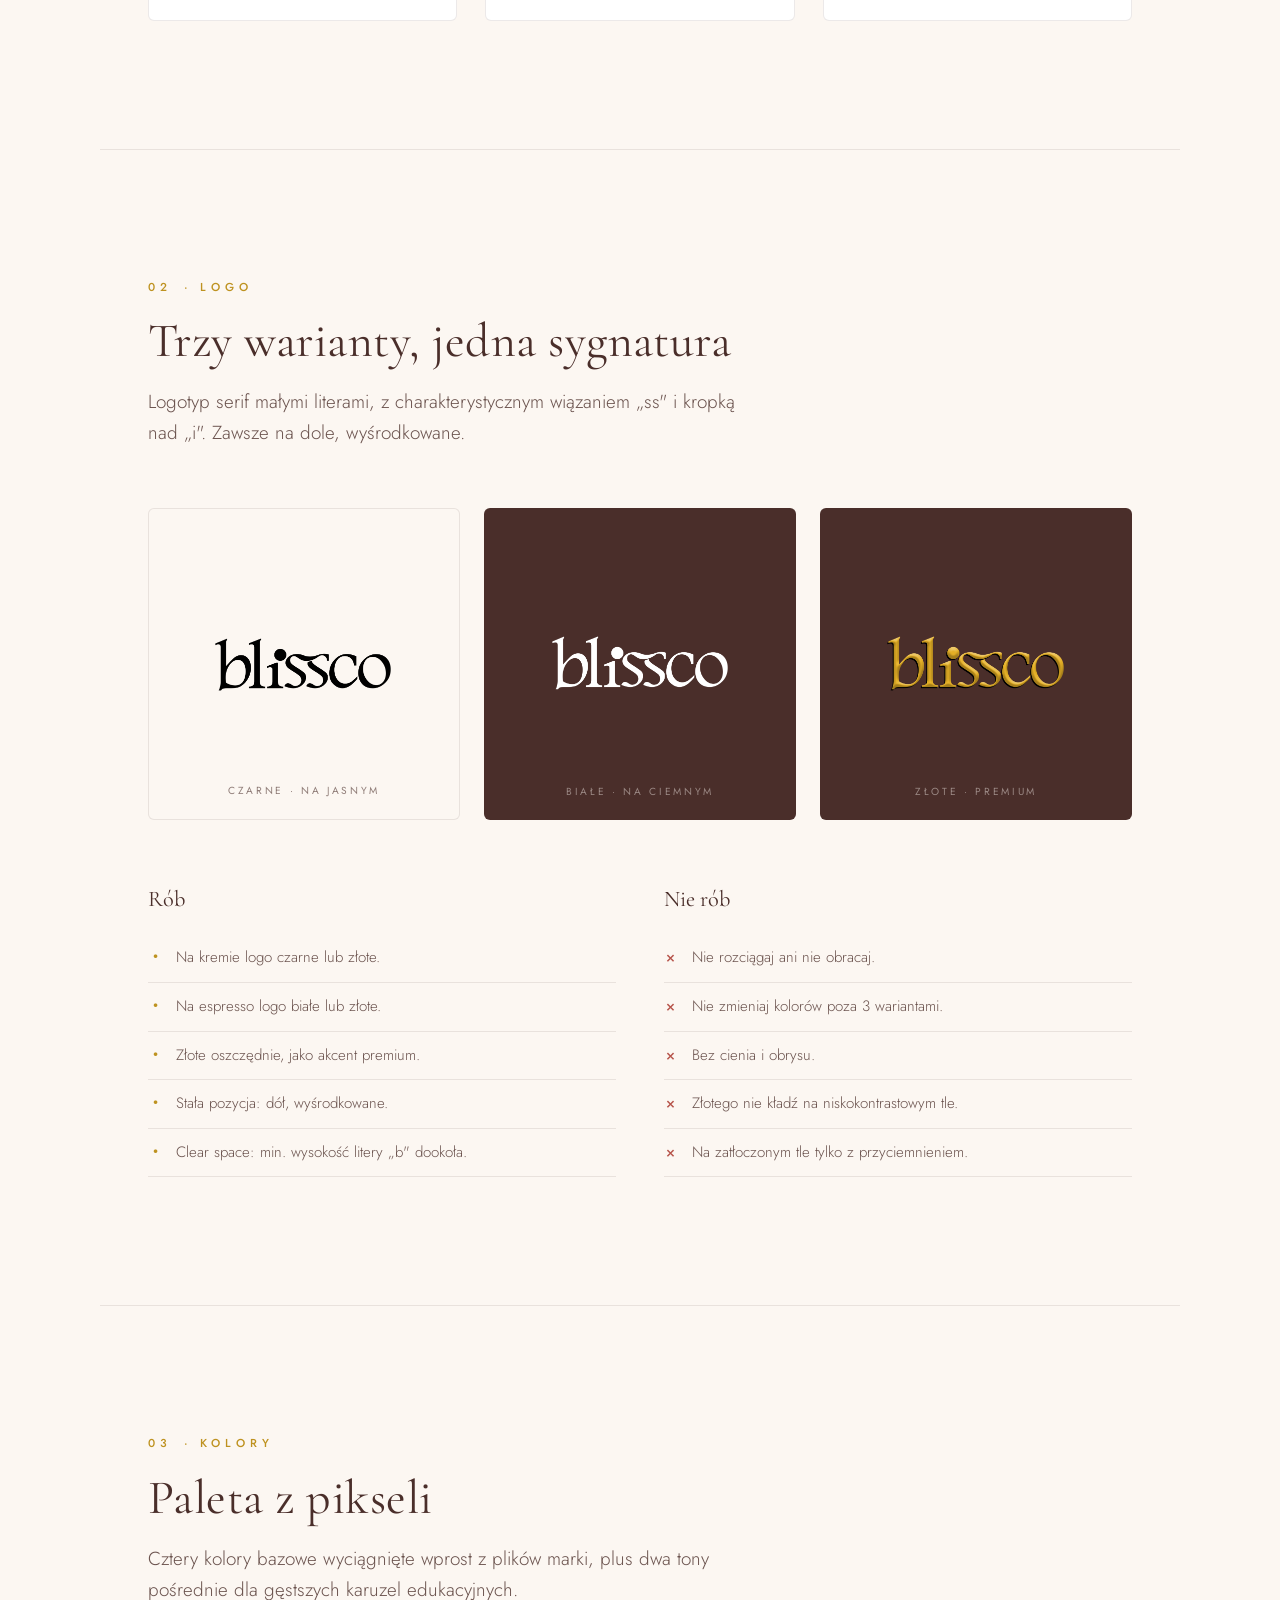
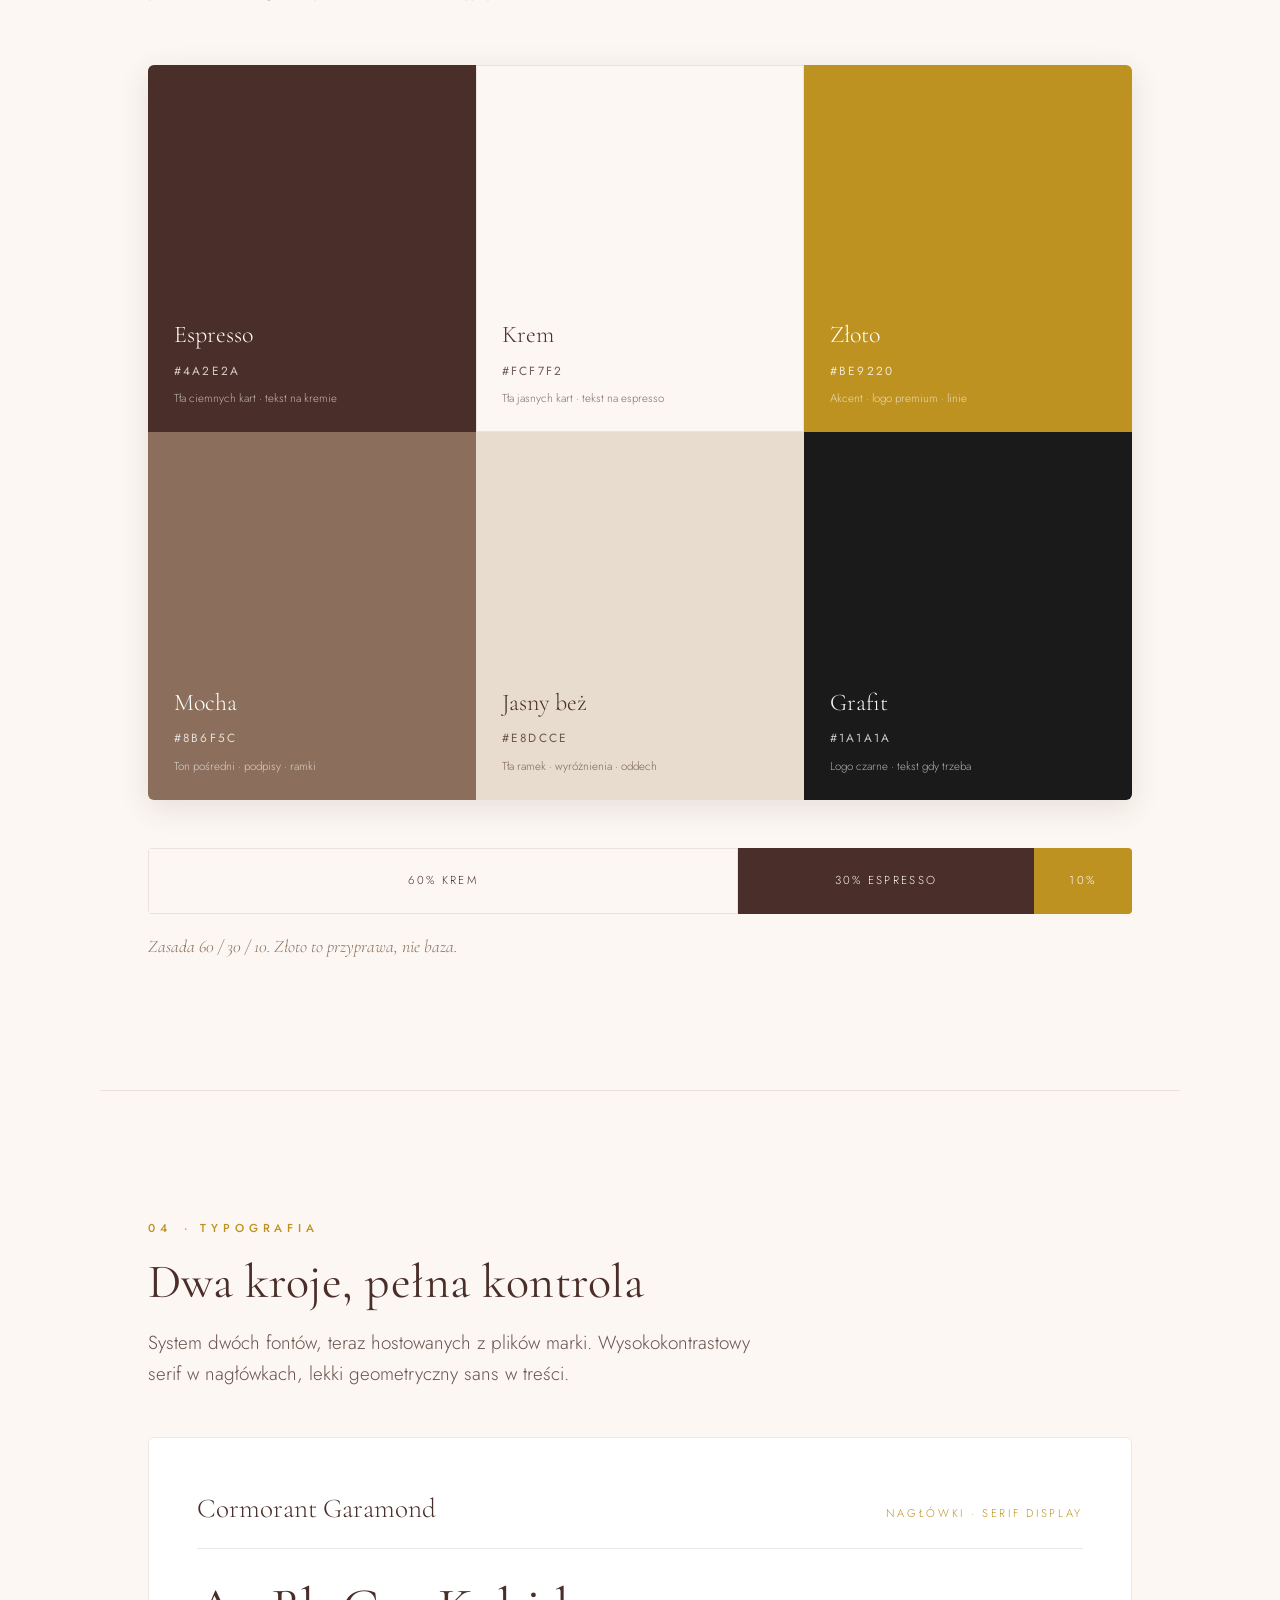
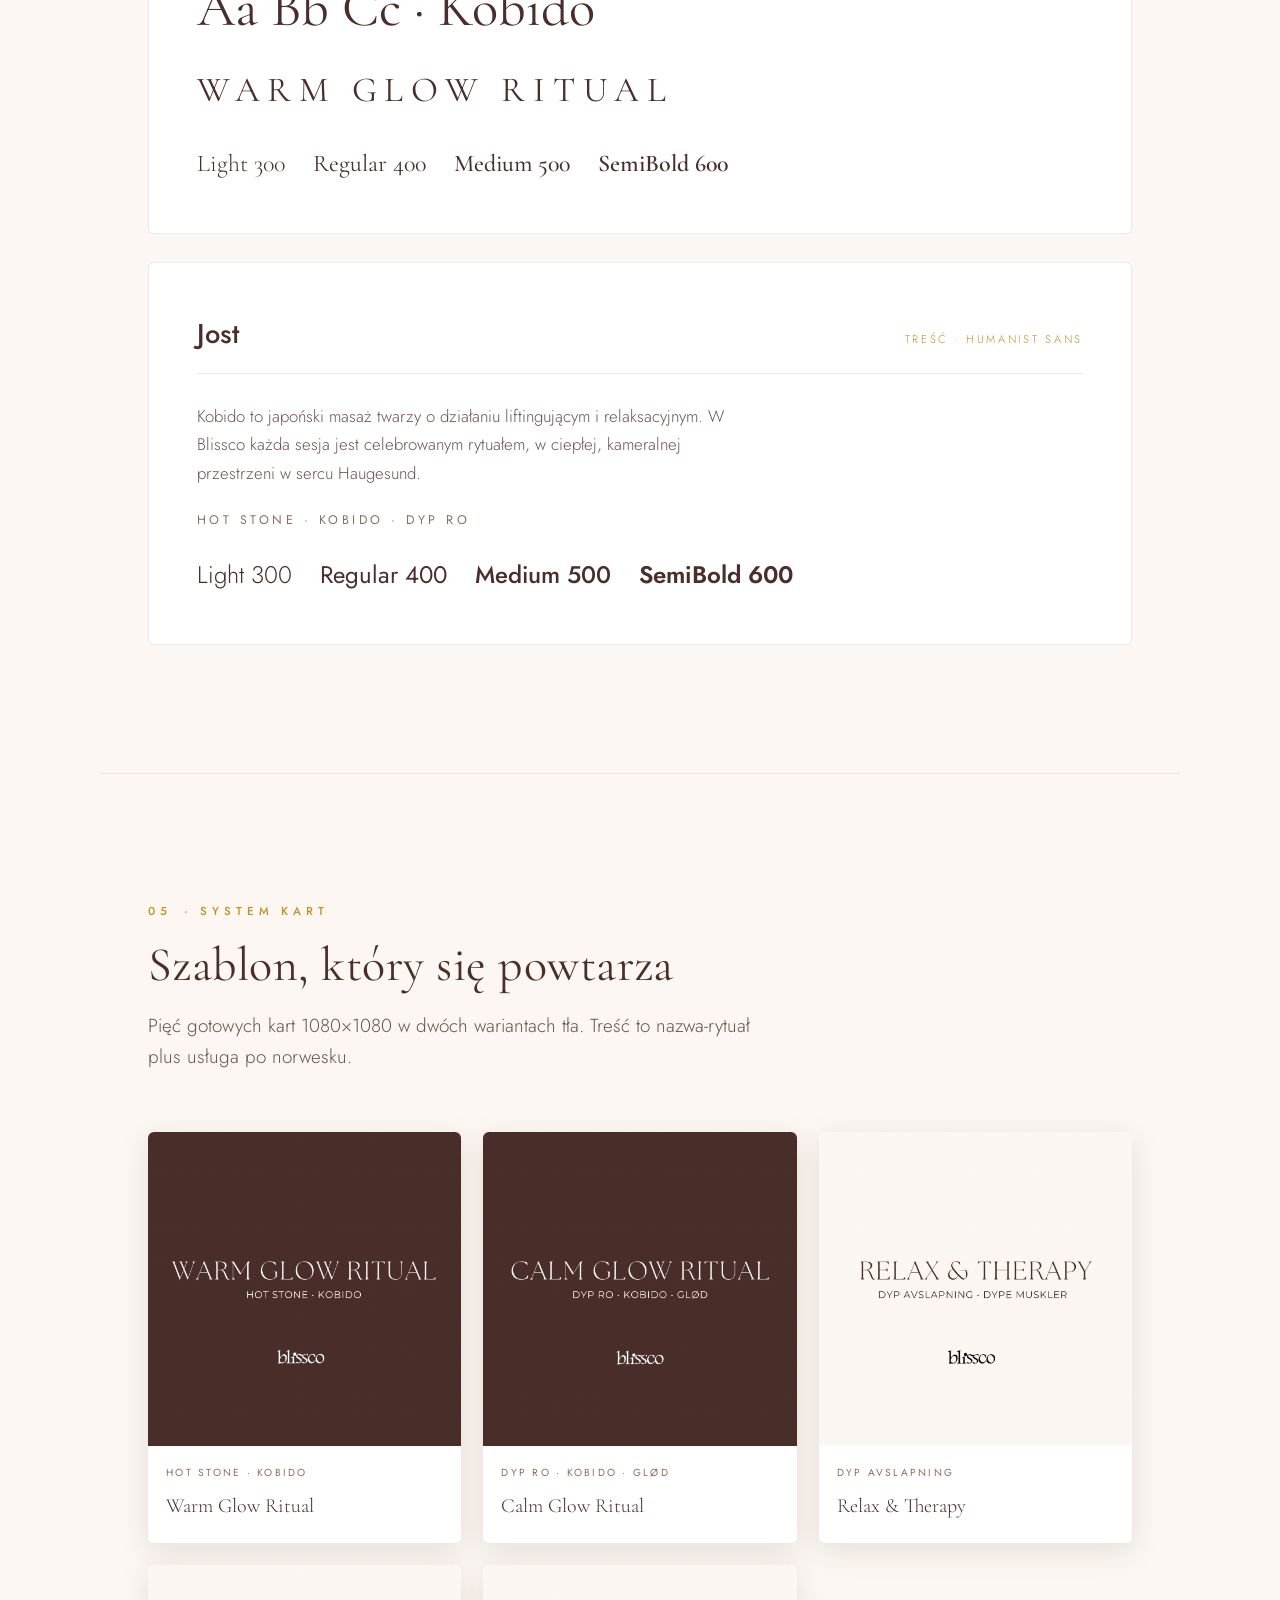
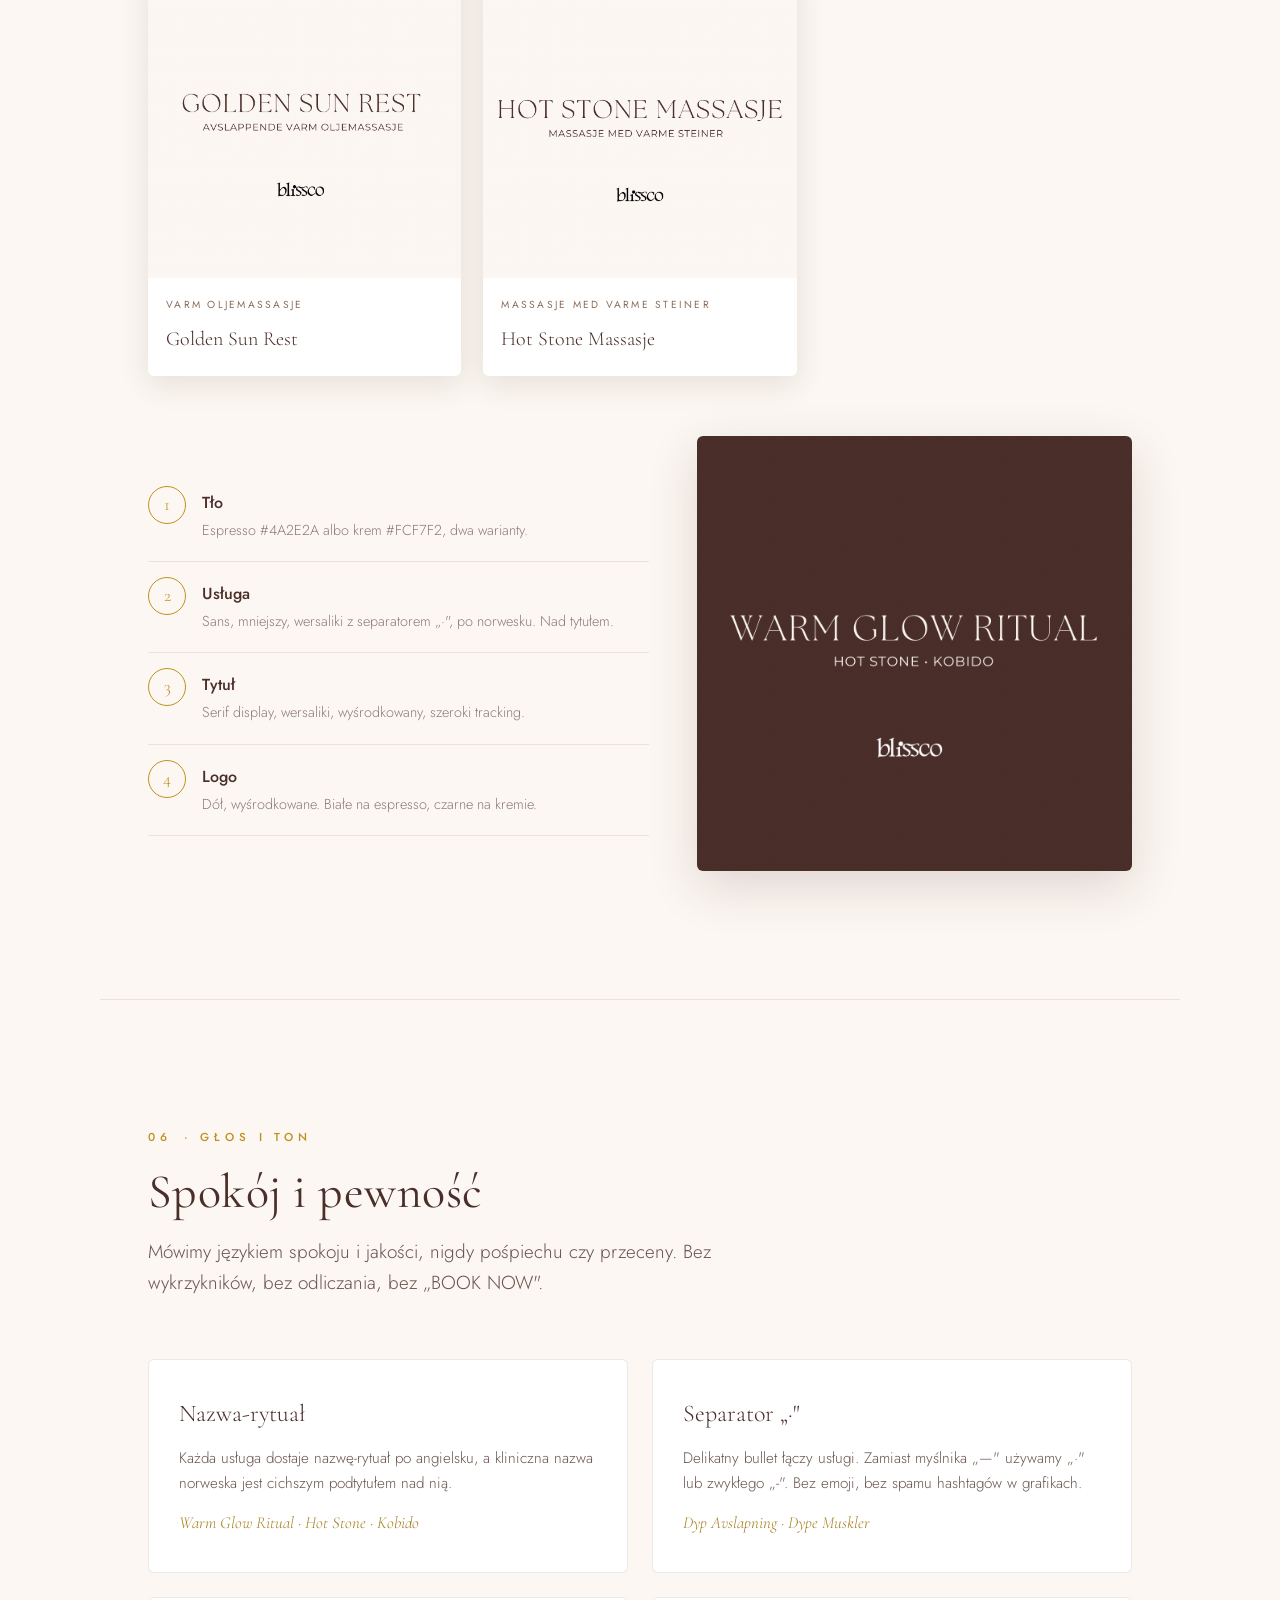
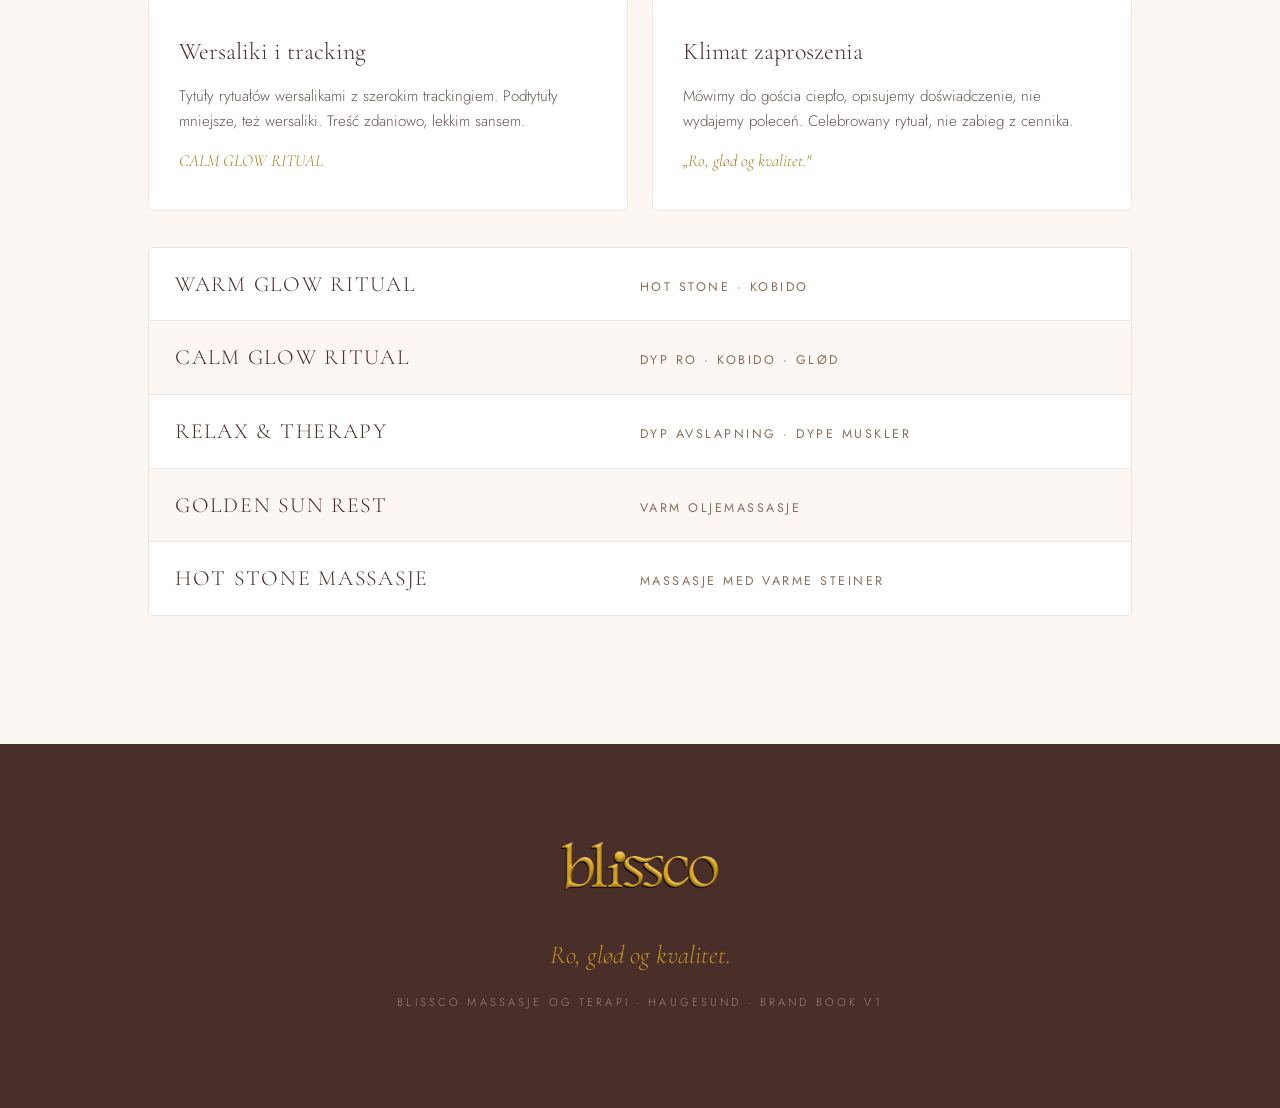
==== commit 17e071b6: "Dodaj stronę „Asystent AI" (przewodnik dla Justyny) + link w menu i na dashboardzie - nowa strona AS" ====
--- a/BRAND_BOOK.html
+++ b/BRAND_BOOK.html
@@ -145,6 +145,7 @@
 <a href="RAPORT_BADAWCZY.html">Raport badawczy</a>
 <a href="STRATEGIA_3M.html">Strategia 3M</a>
 <a href="BRAND_BOOK.html" class="active">Brand book</a>
+<a href="ASYSTENT.html">Asystent AI</a>
 </nav>
 
 <nav class="toc">
